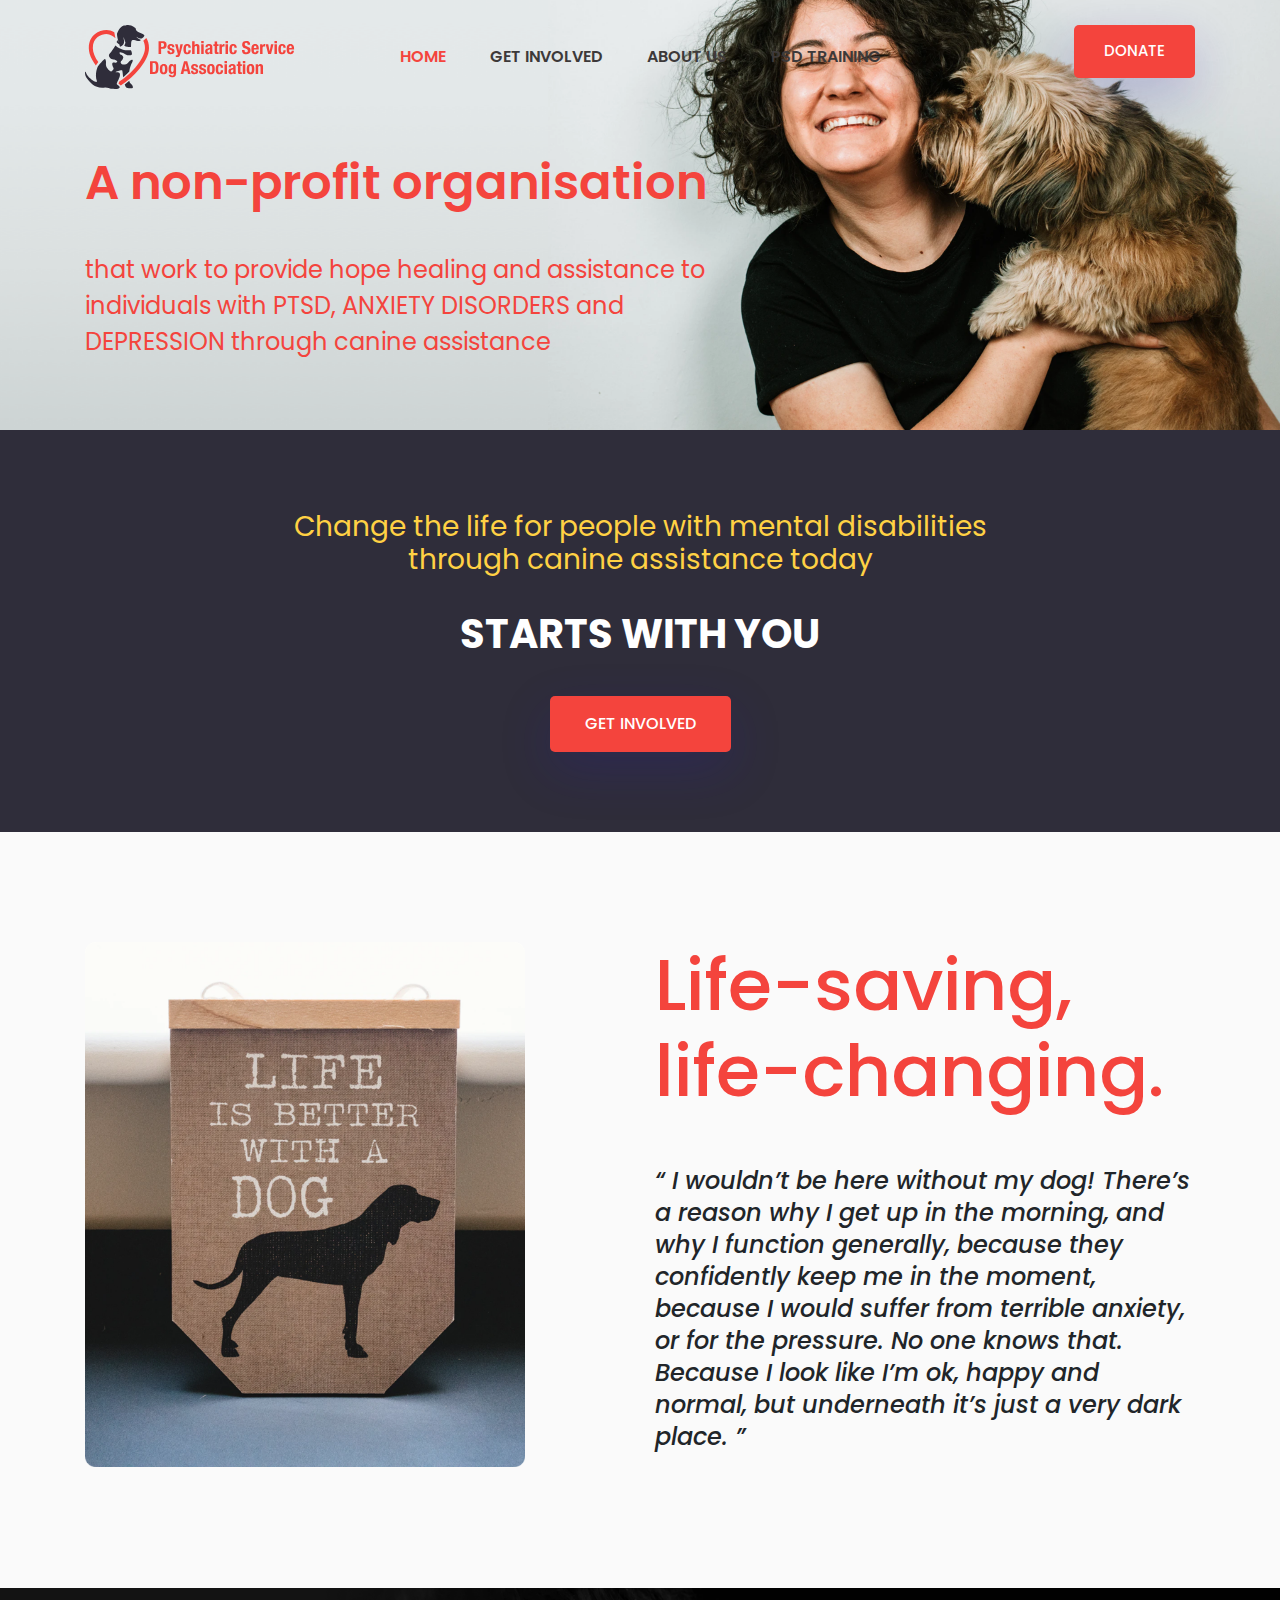
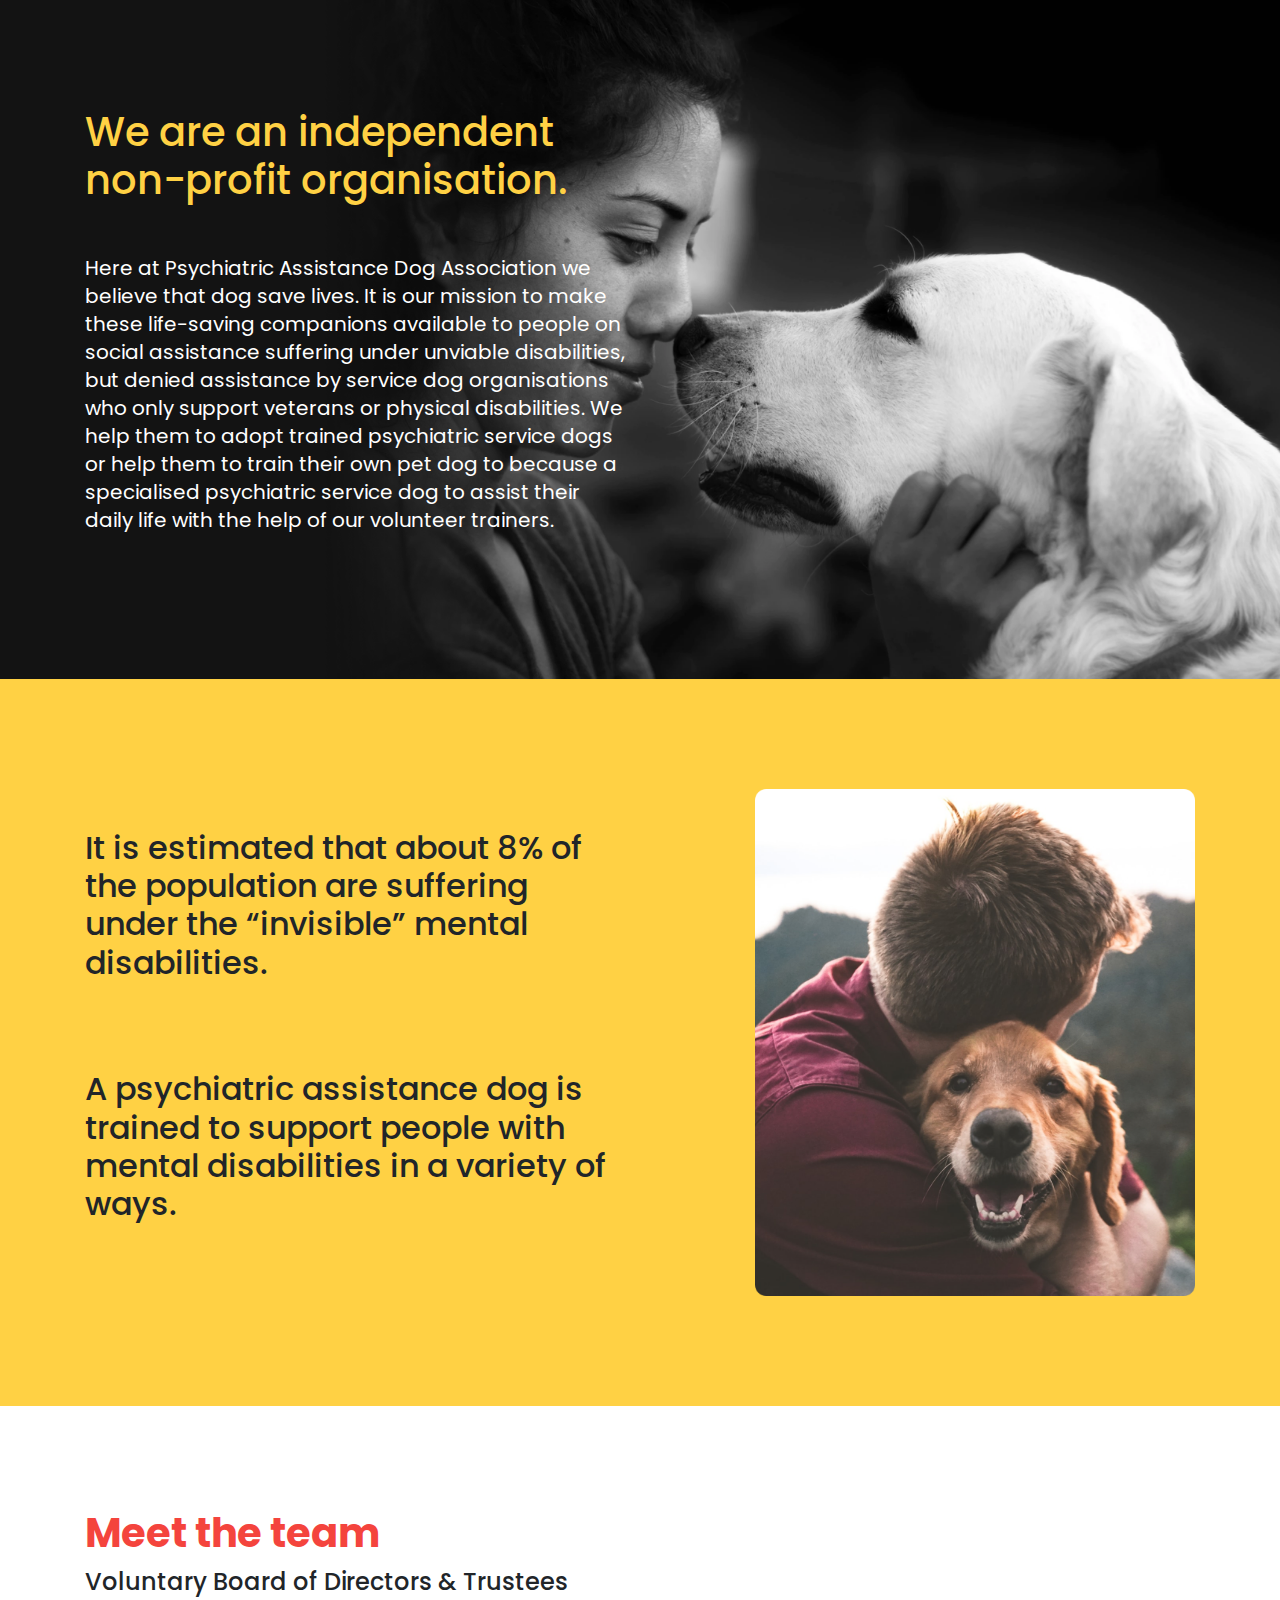
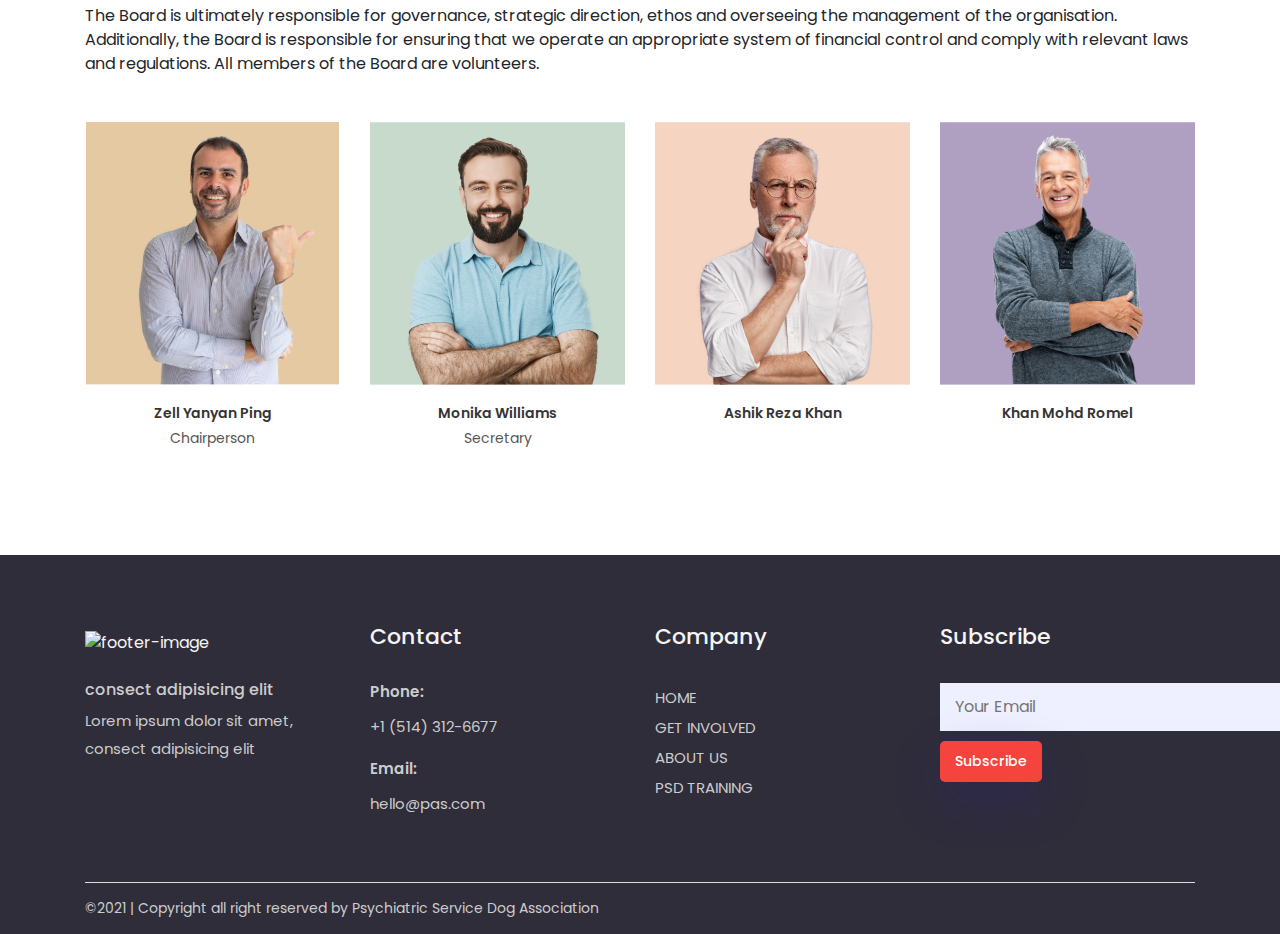
==== index.html @ cd944086 "home page update" ====
<!DOCTYPE html>
<html lang="en">
	<head>
    <meta charset="UTF-8">
    <meta name="viewport" content="width=device-width, initial-scale=1.0">
    <title>Psychiatric Service Dog Association</title>
    <link rel="shortcut icon" href="images/favicon.png" type="image/x-icon">
    <link rel="stylesheet" href="https://maxcdn.bootstrapcdn.com/bootstrap/4.0.0/css/bootstrap.min.css" integrity="sha384-Gn5384xqQ1aoWXA+058RXPxPg6fy4IWvTNh0E263XmFcJlSAwiGgFAW/dAiS6JXm" crossorigin="anonymous">

    <link href="https://fonts.googleapis.com/css2?family=Poppins:wght@200;300;400;500;600;700;800;900&display=swap" rel="stylesheet">
    <link href="https://fonts.googleapis.com/css2?family=Nunito:wght@300;400;600;700;800;900&display=swap" rel="stylesheet">

    <link rel="stylesheet" href="css/magnific-popup.css">
    <link rel="stylesheet" href="css/owl.carousel.min.css">
    <link rel="stylesheet" href="css/owl.theme.default.min.css">
    <link rel="stylesheet" href="css/all.min.css">

    <link rel="stylesheet" href="style.css">
    <link rel="stylesheet" href="css/responsive.css">
</head>

<body id="sectiontop">

    <div class="baner-bg">
        <!-- hader-area -->
        <header class="hader-area d-none d-md-block" id="sticky">
            <div class="container">
                <div class="row">
                    <div class="col-lg-2 col-md-2">
                        <div class="logo-area">
                            <a href="index.html">
                                <img src="images/logo.svg" alt="logo" />
                            </a>
                        </div>
                    </div>
                    <div class="col-lg-8 col-md-8">
                        <nav class="hader-menu">
                            <ul>
                                <li class="active">
                                    <a href="#sectiontop">HOME</a>
                                </li>
                                <li>
                                    <a href="#">GET INVOLVED</a>
                                </li>
                                <li>
                                    <a href="#">ABOUT US</a>
                                </li>
                                <li>
                                    <a href="#">PSD TRAINING</a>
                                </li>

                            </ul>
                        </nav>
                    </div>
                    <div class="col-lg-2 col-md-2">
                        <div class="singel-menu text-right">
                            <a href="#">DONATE</a>
                        </div>
                    </div>
                </div>
            </div>
        </header>
        <!-- hader-end -->

        <!-- mobile menu area start here  -->
        <div class="mobile-menu-area d-block d-md-none">
            <div class="contaienr">
                <nav class="navbar navbar-expand-lg navbar-light bg-light">
                    <a class="navbar-brand" href="index.html"><img src="images/logo.png" alt="logo" /></a>
                    <button class="navbar-toggler" type="button" data-toggle="collapse" data-target="#navbarNav" aria-controls="navbarNav" aria-expanded="false" aria-label="Toggle navigation">
                        <span class="navbar-toggler-icon"></span>
                    </button>
                    <nav class="collapse navbar-collapse" id="navbarNav">
                        <ul class="navbar-nav">
                            <li class="active">
                                <a href="#sectiontop">HOME</a>
                            </li>
                            <li>
                                <a href="#">GET INVOLVED</a>
                            </li>
                            <li>
                                <a href="#">ABOUT US</a>
                            </li>
                            <li>
                                <a href="#">PSD TRAINING</a>
                            </li>
                        </ul>
                    </nav>
                </nav>
            </div>
        </div>
        <!-- mobile menu area end here  -->

        <!-- baner-area -->
        <section class="baner-area">

            <div class="container">
                <div class="row">
                    <div class="col-lg-7 col-md-7">
                        <div class="baner-box">

                            <div class="baner-text">
                                <h2>A non-profit organisation</h2>
                                <p>that work to provide hope healing and assistance to individuals with PTSD, ANXIETY DISORDERS and DEPRESSION through canine assistance</p>
                            </div>

                        </div>
                    </div>

                </div>
            </div>
        </section>
    </div>
    <!-- baner-end -->


    <!-- services-area -->
    <section class="services-area">
        <div class="maine-section center">
            <div class="container">
                <div class="row">
                    <div class="col-lg-12 col-md-12">
                        <div class="section-text">
                            <h5>Change the life for people with mental disabilities through canine assistance today</h5>
                            <h2>STARTS WITH YOU</h2>
                        </div>

                        <div class="testimonial-btn">
                            <a href="#">GET INVOLVED</a>
                        </div>
                    </div>
                </div>
            </div>
        </div>
    </section>
    <!--services-end -->

 <!--services-area -->
    <section class="services-area">
        <div class="maine-section left">
        <div class="container">
            <div class="row">
               
                <div class="col-lg-6">
                    <div>
                        <img src="images/img1.png" alt="image" width="440px" />
                    </div>
                </div>
                <div class="col-lg-6">
                    <div class="section-text shoose-text">
                        <h1>Life-saving, life-changing.</h1>
                        <h6>“ I wouldn’t be here without my dog! There’s a reason why I get up in the morning, and why I function generally, because they confidently keep me in the moment, because I would suffer from terrible anxiety, or for the pressure. No one knows that. Because I look like I’m ok, happy and normal, but underneath it’s just a very dark place. ”</h6>
                    </div>

                </div>
            </div>
        </div></div>
    </section>
    <!--services-end -->
    
    
    <!--services-area -->
    <section class="services-area">
        <div class="maine-section bg">
        <div class="container">
            <div class="row">
                <div class="col-lg-6">
                    <div class="section-text shoose-text">
                        <h1>We are an independent non-profit organisation. </h1>
                        <h6>Here at Psychiatric Assistance Dog Association we believe that dog save lives. It is our mission to make these life-saving companions available to people on social assistance suffering under unviable disabilities, but denied assistance by service dog organisations who only support veterans or physical disabilities. We help them to adopt trained psychiatric service dogs or help them to train their own pet dog to because a specialised psychiatric service dog to assist their daily life with the help of our volunteer trainers. </h6>
                    </div>

                </div>
            </div>
        </div></div>
    </section>
    <!--services-end -->

    <!-- services-area -->
    <section class="services-area">
        <div class="maine-section right">
            <div class="container">
                <div class="row">
                    
                    <div class="col-lg-6">
                        <div class="section-text">
                            <h3>It is estimated that about 8% of the population are suffering under the “invisible” mental disabilities.</h3>
                            <h3>A psychiatric assistance dog is trained to support people with mental disabilities in a variety of ways.  </h3>
                        </div>

                    </div>
                    <div class="col-lg-6">
                        <div style="text-align: right;">
                            <img src="images/img2.png" alt="image" width="440px" />
                        </div>
                    </div>
                </div>
            </div>
        </div>
    </section>
    <!--services-end -->

   

    <!-- our-team-->
    <section class="our-team">
        <div class="container">
            <div class="row">
                <div class="col-lg-12">
                    <div class="section-text team-padding">
                        <h2>Meet the team</h2>
                        <h4>Voluntary Board of Directors & Trustees</h4>
                        <p>The Board is ultimately responsible for governance, strategic direction, ethos and overseeing the management of the organisation. Additionally, the Board is responsible for ensuring that we operate an appropriate system of financial control and comply with relevant laws and regulations. All members of the Board are volunteers.</p>
                        
                    </div>
                </div>
            </div>
            <div class="row">
                <div class="col-lg-3 col-md-6 col-sm-6">
                    <div class="team-box">
                        <div class="team-image">
                            <img src="images/team1.jpg" alt="image" />
                            
                        </div>
                        <div class="team-text">
                            <h5>Zell Yanyan Ping</h5>
                            <h6>Chairperson</h6>
                        </div>
                    </div>
                </div>
                <div class="col-lg-3 col-md-6 col-sm-6">
                    <div class="team-box">
                        <div class="team-image">
                            <img src="images/team2.jpg" alt="image" />
                            
                        </div>
                        <div class="team-text">
                            <h5>Monika Williams</h5>
                            <h6>Secretary</h6>
                        </div>
                    </div>
                </div>
                <div class="col-lg-3 col-md-6 col-sm-6">
                    <div class="team-box">
                        <div class="team-image">
                            <img src="images/team3.jpg" alt="image" />
                            
                        </div>
                        <div class="team-text">
                            <h5>Ashik Reza Khan</h5>
                            <h6> </h6>
                        </div>
                    </div>
                </div>
                <div class="col-lg-3 col-md-6 col-sm-6">
                    <div class="team-box">
                        <div class="team-image">
                            <img src="images/team4.jpg" alt="image" />
                            
                        </div>
                        <div class="team-text">
                            <h5>Khan Mohd Romel</h5>
                            <h6> </h6>
                        </div>
                    </div>
                </div>
            </div>
        </div>
    </section>
    <!-- our-team-->

  
    <!--footer-area-->
    <footer class="footer-area">
        <div class="container">
            <div class="row">
                <div class="col-lg-3 col-md-6 col-sm-6">
                    <div class="footer-logo">
                        <img src="images/logo.png" alt="footer-image" />
                    </div>
                    <div class="footer-text">
                        <h6>consect adipisicing elit </h6>
                        <p>Lorem ipsum dolor sit amet, consect adipisicing elit</p>
                    </div>
                </div>
                <div class="col-lg-3 col-md-6 col-sm-6">
                    <div class="footer-logo">
                        <h4>Contact</h4>
                    </div>
                    <div class="email-text">
                        <h5>Phone:</h5>
                        <p>+1 (514) 312-6677</p>
                        <h5>Email:</h5>
                        <p>hello@pas.com</p>
                    </div>
                </div>
                <div class="col-lg-3 col-md-6 col-sm-6">
                    <div class="footer-logo">
                        <h4>Company</h4>
                    </div>
                    <div class="footer-menu">
                        <ul>
                            <li><a href="#">HOME</a></li>
                            <li><a href="#">GET INVOLVED</a></li>
                            <li><a href="#">ABOUT US</a></li>
                            <li><a href="#">PSD TRAINING</a></li>
                           
                        </ul>
                    </div>
                </div>
                <div class="col-lg-3 col-md-6 col-sm-6">
                    <div class="footer-logo">
                        <h4>Subscribe</h4>
                    </div>
                    <div class="footer-from">
                        <input type="text" placeholder="Your Email" />
                        <button type="submit">Subscribe</button>
                    </div>
                </div>
            </div>
            <div class="footer-bottom-area">
                <div class="row">
                    <div class="col-lg-6 col-md-6 col-sm-6">
                        <div class="copy-tetx">
                            <p>&copy;2021 | Copyright all right reserved by Psychiatric Service Dog Association </p>
                        </div>
                    </div>

                </div>
            </div>
        </div>
    </footer>
    <!--footer-end-->

    <script src="js/jquery.min.js"></script>
    <script src="js/bootstrap.bundle.js"></script>
    <script src="js/bootstrap.js"></script>
    <script src="js/jquery.counterup.min.js"></script>
    <script src="js/wow.min.js"></script>
    <script src="js/waypoints.js"></script>
    <script src="js/owl.carousel.min.js"></script>
    <script src="js/jquery.magnific-popup.min.js"></script>
    <script src="js/jquery.scrollUp.min.js"></script>
    <script src="js/main.js"></script>
    <script>
        $(window).scroll(function() {
            if ($(window).scrollTop() > 80) {
                $("#sticky").addClass("sticky");
            } else {
                $("#sticky").removeClass("sticky");
            }
        });
        $(document).on('click', 'nav ul li a', function(e) {
            var anchor = $(this).attr('href');
            var link = anchor.slice(0, 1);
            if ('#' == link) {
                e.preventDefault();
                var top = $(anchor).offset().top;
                $('html, body').animate({
                    scrollTop: $(anchor).offset().top
                }, 1000);
                $(this).parent().addClass('active').siblings().removeClass('active');
            }
        });

        $(function() {
            $.scrollUp({
                scrollText: '<i class="fa">&and;</i>',
            });
        });
    </script>
</body></html>
---- style.css ----
*{
	margin:0;
	padding:0;
	box-sizing: border-box;
}
body{
	font-family: 'Poppins', sans-serif;
}
.hader-area{
	padding: 25px 0px;
	transition: all .5s;
    
}
.hader-menu ul li{
	list-style:none;
	display: inline-block;
	padding:0px 20px;
}
.logo-area {
	
}
.hader-menu {
	text-align:center;
	margin-top: 20px;
   
}
.hader-menu ul {
	margin: 0;
	padding: 0;
}
.hader-menu ul li a {
	text-decoration: none;
	display: inline-block;
	color:#3D3939;
	font-size:16px;
	font-weight: 600;
	text-transform: capitalize;
}
.hader-menu ul li:hover a {
	color: #F4443D;
}
.hader-menu ul li.active a {
	color: #F4443D;
}
.singel-menu a {
	display: inline-block;
    text-decoration: none;
    padding: 15px 30px;
    background: #F4443D;
    color: #fff;
    border-radius: 5px;
    text-align: center;
    font-size:15px;
    font-weight: 500;
    transition: all .5s;
    box-shadow: 0 18px 50px rgba(41, 28, 165, 0.22);
}
.singel-menu a:hover{
	background: #464358;
	color:#fff;
}
.baner-bg{
    background: url(images/baner.png) no-repeat left bottom;
    background-size: cover;
    color: #F4443D;
}
.baner-btn a:hover{
	background: #464358;
	color:#fff;
}
.baner-btn a{
	text-decoration: none;
	display: inline-block;
	padding: 10px 20px;
	background: #4839DF;
	color:#fff;
	border-radius: 110px;
	font-size:13px;
	font-weight: 500;
	margin-bottom: 15px;
}
.baner-text h2{
	font-size: 48px;
	font-weight: 600;
	margin-bottom: 40px;
}
.baner-text p{
	font-size: 24px;
	line-height:36px;
	font-weight: 400;
	margin-bottom: 30px;	
}
.started-btn a{
	text-decoration: none;
	display: inline-block;
	padding: 17px 35px;
	background: #F4443D;
	color:#fff;
	border-radius: 5px;
	font-size: 15px;
	font-weight: 500;
	transition: all .3s;
}
.started-btn a:hover{
	background: #464358;
	color:#fff;
}
.baner-area {
	position:relative;
	z-index: 1;
	padding:160px 0 240px 0;
}
/*
.baner-area:after{
	position: absolute;
	content: '';
	width: 50%;
	background: linear-gradient(rgba(127, 116, 240, 1), rgba(70, 56, 222, 1));
	height: 100%;
	left:100px;
	top:0;
	border-radius: 28px;
	z-index: -1;

}
*/
.baner-image img{
	position: absolute;
	top:20px;
	right: 0;
	width: 55%;
}
.about-us{
	margin-bottom: 140px;
}
.silider-area{
	margin-bottom:140px;
}
.section-text h5{
	font-size: 18px;
	color:#007AFF;
	font-weight:600;
	margin-bottom: 15px;
}
.section-text h2{
	font-size: 40px;
	font-weight:700;
	line-height: 54px;
	color:#353434;
}
.about-text p{
	font-size: 16px;
	font-weight: 400;
	line-height: 28px;
	font-family: 'Nunito', sans-serif;
	color:#555555;
	margin-bottom: 30px;
}
.win-icnon img{
	float:left;
	margin-top: 10px;
}
.counter-silader span{
	font-size: 30px;
	line-height: 43px;
	font-weight: 600;
	color:#1A1A1A;
}
.counter-silader {
	margin-left: 10px;
	display: inline-block;

}
.counter-silader h6{
	font-size: 14px;
	font-weight: 400;
	color:#1A1A1A;
}
.about-btn a{
	text-decoration: none;
	display:inline-block;
	padding:30px 20px;
	background: #ffffff;
	border-radius: 10px;
	box-shadow: 0 0 60px rgba(99, 99, 99, 0.09);
	margin-bottom: 30px;
	height: auto;
}
.about-btn span{
	font-size: 18px;
	font-weight: 500;
	margin-right: 10px;
	color:#565454;
}
.head-btn a{
	margin-left: 140px;
}

.maine-section{
	background: #FAFAFA;
	padding: 110px 0px;
	position: relative;
}

/*section center*/

.maine-section.center{
    text-align: center;
    background-color: #2F2D3A;
    padding: 80px 0;
}

.maine-section.center .section-text h5{
    font-size: 28px;
    font-weight: normal;
    width: 70%;
    margin: 0 auto;
    color: #FFD144;
}
.maine-section.center .section-text h2{
    color: #fff;
    margin: 30px 0;
}
/* end */

/*section left*/
.maine-section.left{
  
}
.maine-section.left .section-text h1{
    font-size: 72px;
    margin-bottom: 50px;
    color: #F4443D;
}

.maine-section.left .section-text h6{
    font-size: 24px;
    line-height: 32px;
    font-style: italic;
}
/*section bg*/
.maine-section.bg{
    background:url(images/baner2.png) no-repeat right bottom;
    background-size: cover;
    padding: 120px 0;
    color: #fff;
}
.maine-section.bg .section-text h1{
    color: #FFD144;
    margin-bottom: 50px;
}
.maine-section.bg .section-text h6{
    font-size: 20px;
    line-height: 28px;
    font-weight: normal;
}

/*section right*/
.maine-section.right{
    background-color: #FFD144;
}
.maine-section.right .section-text h3{
    font-size: 32px;
   padding: 40px 0;
}
.car-image{
    text-align: right
}
.services-box{
	margin-top: 50px;
}
.services-text p{
	margin-bottom: 0;
	font-size: 16px;
	color:#555555;
	font-family: 'Nunito', sans-serif;
	font-weight: 400;

}
.services-text h4{
	font-size: 20px;
	font-weight: 500;
	color:#1A1A1A;
	line-height:43px;
	margin-top: 10px;
	line-height: 28px;
}
.choose-area{
	background: #FAFAFF;
	position: relative;
	padding: 0px 0;
	margin-bottom: 120px;
}
.choose-img{
	position: absolute;
	top:2px;
	left: -130px;
}
.choose-area .card{
	background: none;
	border: none;
}
.card-header {
    background: none;
    border-radius: calc(.25rem - 1px) calc(.25rem - 1px) 0 0;
    border: none;
    padding: 0;
    display: block;
}
.card-header button{
	text-decoration: none;
}
.card-header button span{
	font-size: 16px;
	font-weight: 500;
	color: #ffffff;
	display: inline-block;
	background: #007AFF;
	border-radius: 2px;
	padding: 10px 17px;
	margin-right: 20px;
}

.card-header .collapsed span{
	font-size: 16px;
	font-weight: 500;
	color: #007AFF;
	display: inline-block;
	background: #F8F8FD;
	border-radius: 2px;
	padding: 10px 17px;
	margin-right: 20px;
}

.card-body p{
	font-family: 'Nunito', sans-serif;
	font-size: 16px;
	font-weight: 400;
	color: #222222;
	margin-bottom: 0;
	margin-left: 60px;
	width: 60%;
}
.card-header button p{
	font-size: 16px;
	font-weight: 600;
	color: #1A1A1A;
	display: inline-block;
}
.shoose-text{
	margin-bottom: 25px;
}
#accordion{
	margin-bottom: 100px;
}
.team-box{
	text-align: center;
	margin-top: 30px;
}
.team-text h5{
	font-size: 14px;
	color:#353434;
	font-weight: 600;
	margin-top:-10px;
}
.team-text h6{
	font-size: 14px;
	font-weight: 400;
	color:#575656;
}
.team-box .team-image img{
	transition: all .3s;
}
.team-box .team-image{
	overflow:hidden;
}
.team-image{
	position: relative;
	overflow: hidden;
	margin-bottom: 30px;
}
.team-image:hover .overlay-content {
	opacity: 1;
	bottom: 20px;
}
.overlay-content {
	position: absolute;
	width: 134px;
	margin: auto;
	text-align: center;
	padding: 10px 5px;
	border-radius: 25px;
	background: #ffffff;
	bottom: 0;
	left: 0;
	right: 0;
	text-align: center;
	opacity: 0;
	transition: .5s;
}
.overlay-content a{
	margin:0 6px;
	color: #353434;
}
.our-team{
	padding: 100px 0;
}
.our-team .section-text h2{
    color: #F4443D
    
}
.our-team .section-text h4{
   
}
.testimonial-text h4{
	color:#1A1A1A;
	font-size: 16px;
	font-weight: 500;
	line-height: 28px;
	margin-bottom: 5px;
}
.testimonial-icon i{
	color:#FACA51;
	margin-bottom: 25px;
}
.testimonial-peragrep p{
	font-size: 16px;
	color:#555555;
	line-height: 28px;
	font-weight:400;
	font-family: 'Nunito', sans-serif;
}
.testimonial-btn a:hover{
	background: #343a40;
}
.testimonial-btn a{
	text-decoration: none;
	display: inline-block;
	padding:14px 35px;
	background:#F4443D;
	color:#fff;
	margin-top:5px;
	border-radius: 5px;
	font-size: 16px;
	font-weight: 500;
	line-height: 28px;
	transition: all .3s;
	box-shadow: 0 18px 50px rgba(41, 28, 165, 0.22);
}
.cooper-text h5{
	color:#1A1A1A;
	font-size: 14px;
	font-weight: 700;
	font-family: 'Nunito', sans-serif;
}
.cooper-text h6{
	color:#8D8D8D;
	font-size: 14px;
	font-weight: 400;
	font-family: 'Nunito', sans-serif;
	margin-bottom: 10px;
}
.cooper-text p{
	color:#1A1A1A;
	font-size: 14px;
	font-weight: 400;
	font-family: 'Nunito', sans-serif;
	display: inline-block;
}
.cooper-box{
	padding: 20px 23px;
	background: #fff;
	display:block;
	width: 100%;
	box-shadow: 0 0 30px rgba(180, 180, 180, 0.12);
	overflow: hidden;
	margin-bottom:20px;
}
.cooper-text i{
	position: absolute;
	top:10px;
	right:0;
	color:#007AFF;
	font-size: 20px;
}
.cooper-text {
	position: relative;
}
.testimonial-area{
	position: relative;
	background: #FAFAFF;
	padding: 130px 0px;
	overflow: hidden;
}
.life-area{
	background: #FAFAFF;
}
.maine-life{
	background: url("images/footer.png");
	background-repeat: no-repeat;
	background-size: cover;
	background-position:center;
	padding:100px 80px;
}
.life-text h2{
	font-size: 38px;
	color:#fff;
	font-weight: 600;
	line-height: 46.5px;
	width: 75%;
}
.life-text p{
	color:#fff;
	font-size: 16px;
	line-height: 28px;
	margin-bottom: 0;
	font-weight: 400;
	font-family: 'Nunito', sans-serif;
}
.life-btn a{
	text-decoration: none;
	display: inline-block;
	padding:14px 25px;
	background: #fff;
	color:#343434;
	font-size: 14px;
	line-height: 28px;
	font-weight: 500;
	border-radius: 5px;
	margin-top: 20px;
	transition: all.3s;
	border:1px solid transparent;
}
.life-btn a:hover{
	background:none;
	color:#fff;
	border:1px solid #fff;
}
.footer-logo{
	margin-bottom: 25px;
    color:#f5f5f5;
}
.footer-text p{
	margin-bottom: 0;
	
	font-size: 15px;
	font-weight: 400;
	line-height: 28px
}
.email-text{
	font-size: 15px;
	
	font-weight: 400;
	line-height: 35px;
}
.email-text h5{
	font-size: 15px;
	font-weight: 600;
}
.footer-logo img{
	margin-top: 76px;
}
.footer-logo h4{
	font-size: 22px;
	
	line-height: 43px;
	font-weight: 500;
	margin-top: 60px;
}
.footer-area{
	background: #2F2D3A;
	padding: 0px 0px;
    color:#ccc;
}
.footer-menu ul li{
	list-style: none;
}
.footer-menu ul li a{
	text-decoration: none;
	font-size: 15px;
	color:#ccc;
	font-weight: 400;
	line-height: 30px;
}
.footer-from input{
	padding: 12px 15px;
	border:none;
	background: #EEF0FF;
	margin-bottom: 10px;
}
.footer-from input:focus{
	outline: none;
}
.footer-from button{
	padding: 10px 15px;
	background: #F4443D;
	font-size: 14px;
	color:#fff;
	font-weight: 500;
	border:none;
	border-radius: 5px;
	box-shadow: 0 18px 50px rgba(41, 28, 165, 0.22);
	margin-bottom: 100px;
}

.footer-bottom-area	{
	border-top:1px solid #E1DADA;
	padding: 15px 0;
}
.copy-tetx p a{
	text-decoration: none;
	
}
.copy-tetx p{
	font-size: 14px;
	
	font-weight: 400;
	margin-bottom: 0;
}
.copy-icon a{
	text-decoration: none;
	margin-bottom: 0;
	font-size: 14px;
	color:#353434;
	font-weight: 400;
	margin-left: 20px;
	display:inline-block;
}
.box-cooper{
	margin-left:0;
}
.testimonial-right-area {
	width: 45%;
	position: absolute;
	right: 140px;
	top: 40px;
}
.cooper-box {
	float: left;
	width: 370px;
	margin: 1%;
}
.cooper-box-list {
	margin-left: -1%;
	margin-right: -1%;
}
.services-area {
	overflow: hidden;
}
.copper-box-wrap.margin-left {
	margin-left: 90px;
}
.card-body {
	padding: 0 20px;
}

#scrollUp {
  bottom: 20px;
  right: 20px;
  padding: 10px 20px;
  background: #555;
  color: #fff;
}
.hader-area.sticky {
	position: fixed;
	width: 100%;
	left: 0;
	top: 0;
	z-index: 999;
	background: #ffffff;
	padding: 10px 0;
}
---- css/responsive.css ----
@media (max-width: 1850px){
	.cooper-box {
    	width: 270px;
	}
}
@media (max-width: 1400px){
	.cooper-box {
	    width: 260px;
	}
}
@media (max-width: 1381px){
	.cooper-box {
	    width: 48%;
	}
}
@media (max-width: 1500px) {
	.baner-area {
		padding: 40px 0;
	}
}
@media (max-width: 1200px){
	.ccar-image img{
		width: 110%;
	}
	.baner-area {
	  
	}
	.baner-area:after {
	    height: 100%;
	}
	.baner-text p {
	    font-size: 15px;
	}
	.choose-img img{
		width: 90%;
	}
	.cooper-box {
	    margin-left:0;
	}
	.cooper-text p {
	    font-size: 13px;
	}
	.copper-box-wrap.margin-left {
    	margin-left: 50px;
	}
}
@media (max-width: 1199px) {
	.baner-text h2 {
	    font-size: 36px;
	}
	.baner-area {
	    padding: 140px 0;
	}
	.section-text h2 {
	    font-size: 32px;
	    line-height: 40px;
	}
	.choose-img {
	    left: -190px;
	}
	.life-text h2 {
	    font-size: 30px;
	    line-height: 40.5px;
	}
	.life-text p{
		font-size: 15px;
	}
	.services-text p {
	    font-size: 14px;
	}
	.choose-img img{
		width: 90%;
	}
	.choose-img {
    	left: -115px;
	}
}
@media (max-width: 1024px){
	.choose-img img {
    	width: 100%;
    	margin-top: 30px;
	}
	.choose-img {
    	left: 29px;
	}
}
@media (max-width: 991px){
	.hader-menu ul li {
	    padding: 0px 10px;
	}
	.singel-menu a {
	    padding: 10px 10px;
	    font-size: 13px;
	}
	.baner-text h2 {
    	font-size: 29px;
    	line-height: 45px;
	}
	.baner-text p {
	    font-size: 12px;
	    line-height: 24px;
	}
	.baner-area {
    	padding: 76px 0;
	}
	.section-text h2 {
	    font-size: 24px;
	    line-height: 35px;
	}
	.head-btn a {
    	margin-left: 60px;
	}
	.services-text h4 {
	    font-size: 18px;
	}
	.services-box {
    	margin-top: 30px;
	}
	.choose-img img{
		display: none;
	}
	.team-padding{
		text-align: center;
	}
	.testimonial-right-area {
	    width: 100%;
	    position: inherit;
	    padding: 0 15px;
	    right: 0;
	}
	.copper-box-wrap.margin-left {
    	margin-left: 0px;
	}
	.copy-tetx p {
	    font-size: 13px;
	}
}
@media (max-width: 767px){
	.baner-image img {
	    display: none;
	}
	.baner-text h2 {
	    font-size: 26px;
	    line-height: 40px;
	}
	.win-box{
		margin-bottom: 30px;
	}
	.section-text h2 {
	    font-size: 22px;
	    line-height: 30px;
	}
	.silider-area {
    	margin-bottom: 70px;
	}
	.about-us {
    	margin-bottom: 70px;
	}
	.maine-section {
	    padding: 70px 0px;
	}
	.choose-area {
	    margin-bottom: 70px;
	}
	.our-team {
    	margin-bottom: 70px;
	}
	.testimonial-area {
	    padding: 70px 0px;
	}
	.testimonial-btn{
		margin-bottom: 30px;
	}
	.life-text p {
	    font-size: 11px;
	}
	.life-text h2 {
	    font-size: 26px;
	    line-height: 40.5px;
	}
}
@media (max-width: 480px){
	.baner-text h2 {
	    font-size: 24px;
	    line-height: 40px;
	}
	.section-text h2 {
	    font-size: 20px;
	    line-height: 30px;
	}
	.life-text p {
    	font-size: 13px;
    	line-height: 23px;
    	width: 70%;
	}
	.footer-logo {
    	margin-bottom: 20px;
	}
	.about-us {
	    text-align: center;
	}
	.win-icnon img {
	    float: none;
	    margin-top: 10px;
	    margin: auto;
	}
	.maine-section {
	    text-align: center;
	}
	.head-btn a {
    	margin-left: 0px;
	}
	.testimonial-area {
	    text-align: center;
	}
	.ccar-image img {
    	width: 100%;
	}
	.cooper-box {
	    width: 100%;
	}
	.life-text h2{
		font-size: 23px;
		line-height: 30.5px;
	}
	.life-btn a {
	    padding: 9px 10px;
	}
}
@media (max-width: 375px){
	.life-text h2 {
    	font-size: 15px;
    	line-height: 23.5px;
	}
	.life-text p {
    	font-size: 12px;
    	line-height: 19px;
    	width: 90%;
	}
	.copy-tetx p {
	    font-size: 10px;
	}
	.copy-icon a {
	    font-size: 10px;
	}
}
@media (max-width: 320px){
	.card-header button p {
	    font-size: 14px;
	}
	.life-btn a {
	    padding: 9px 15px;
	}
}
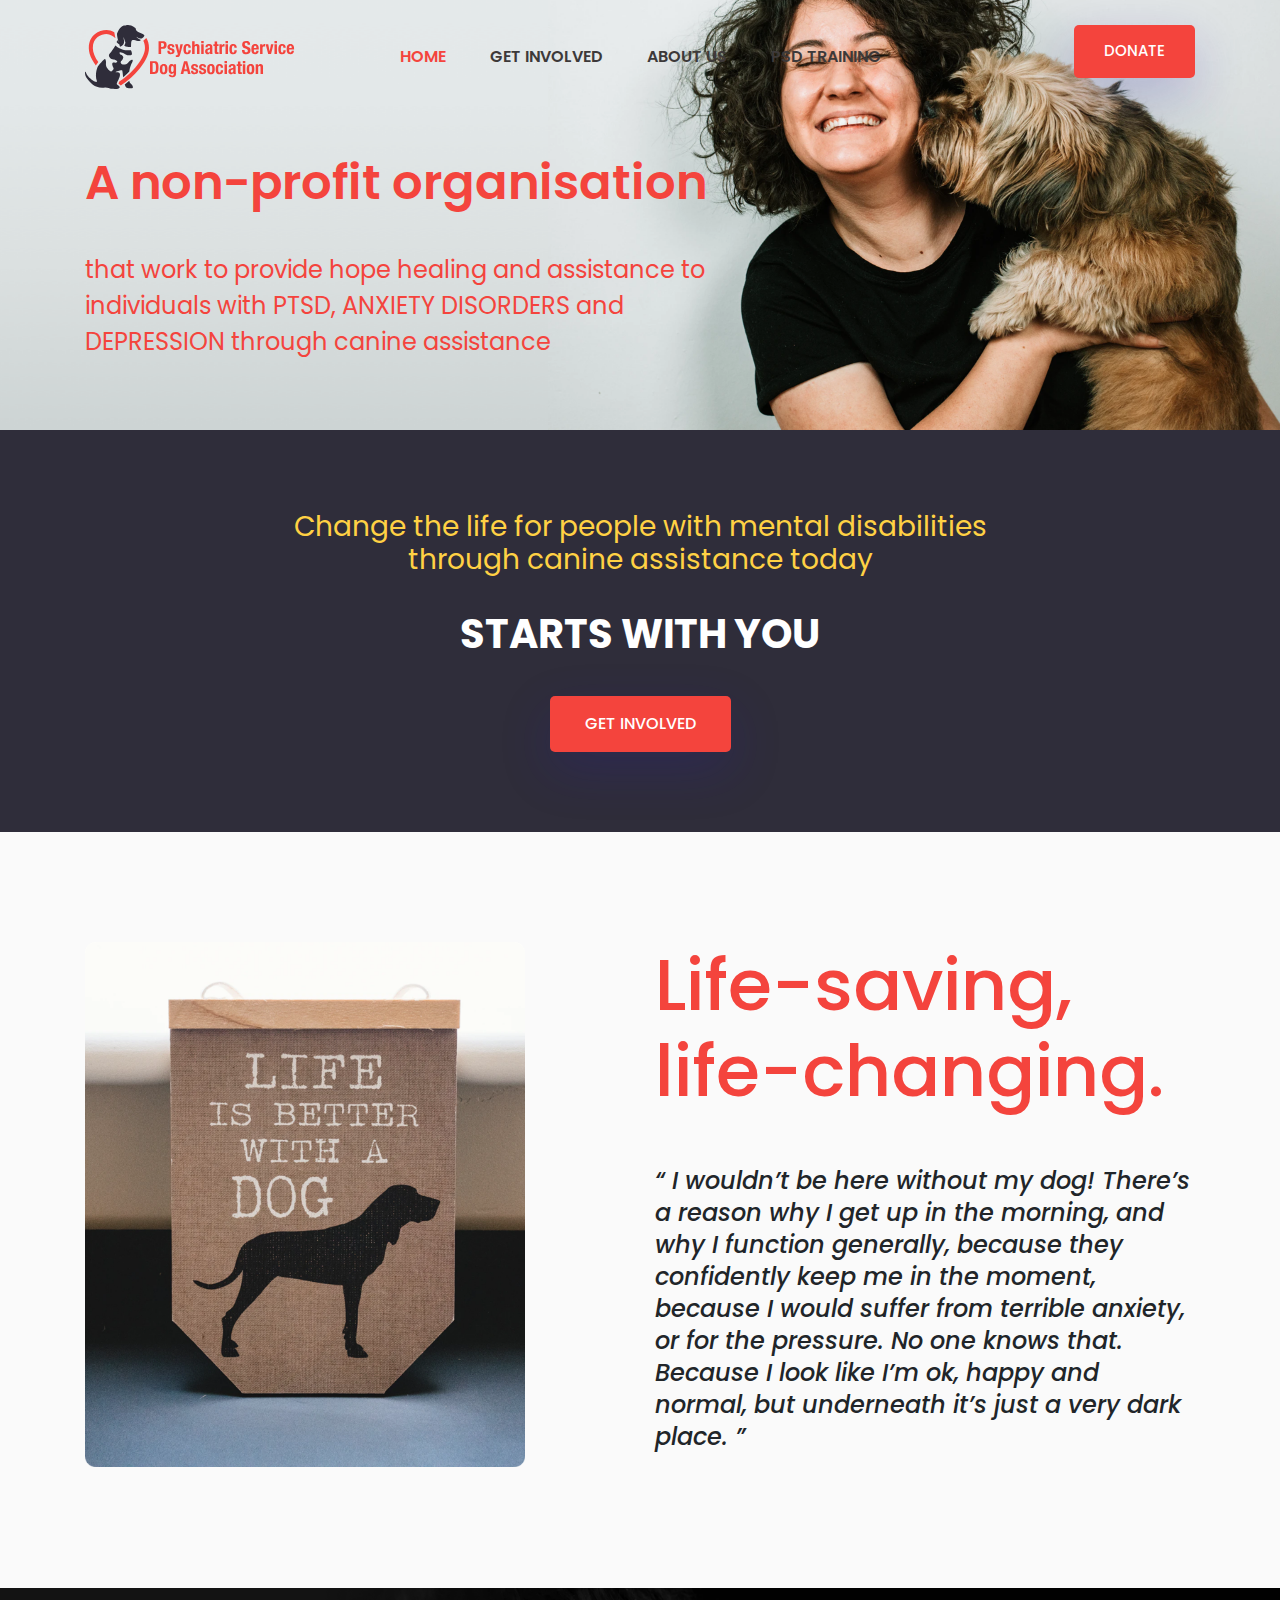
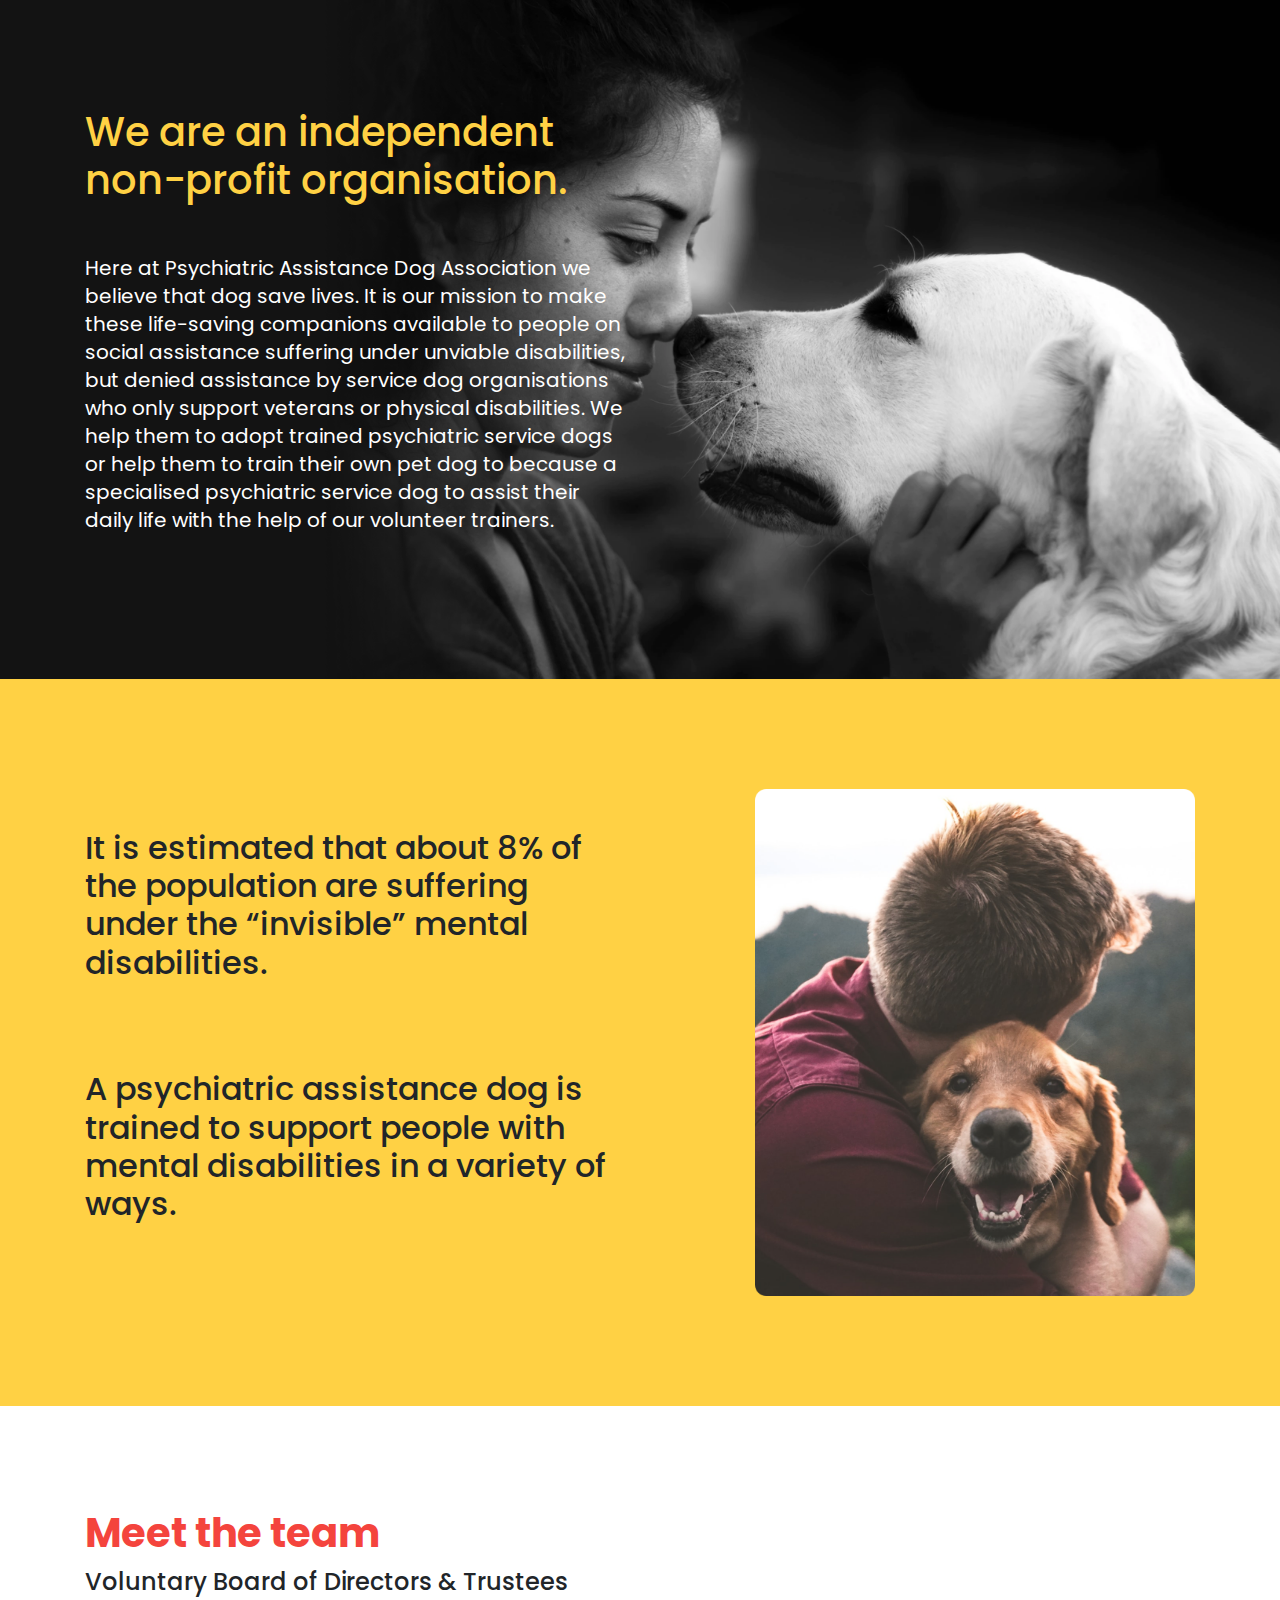
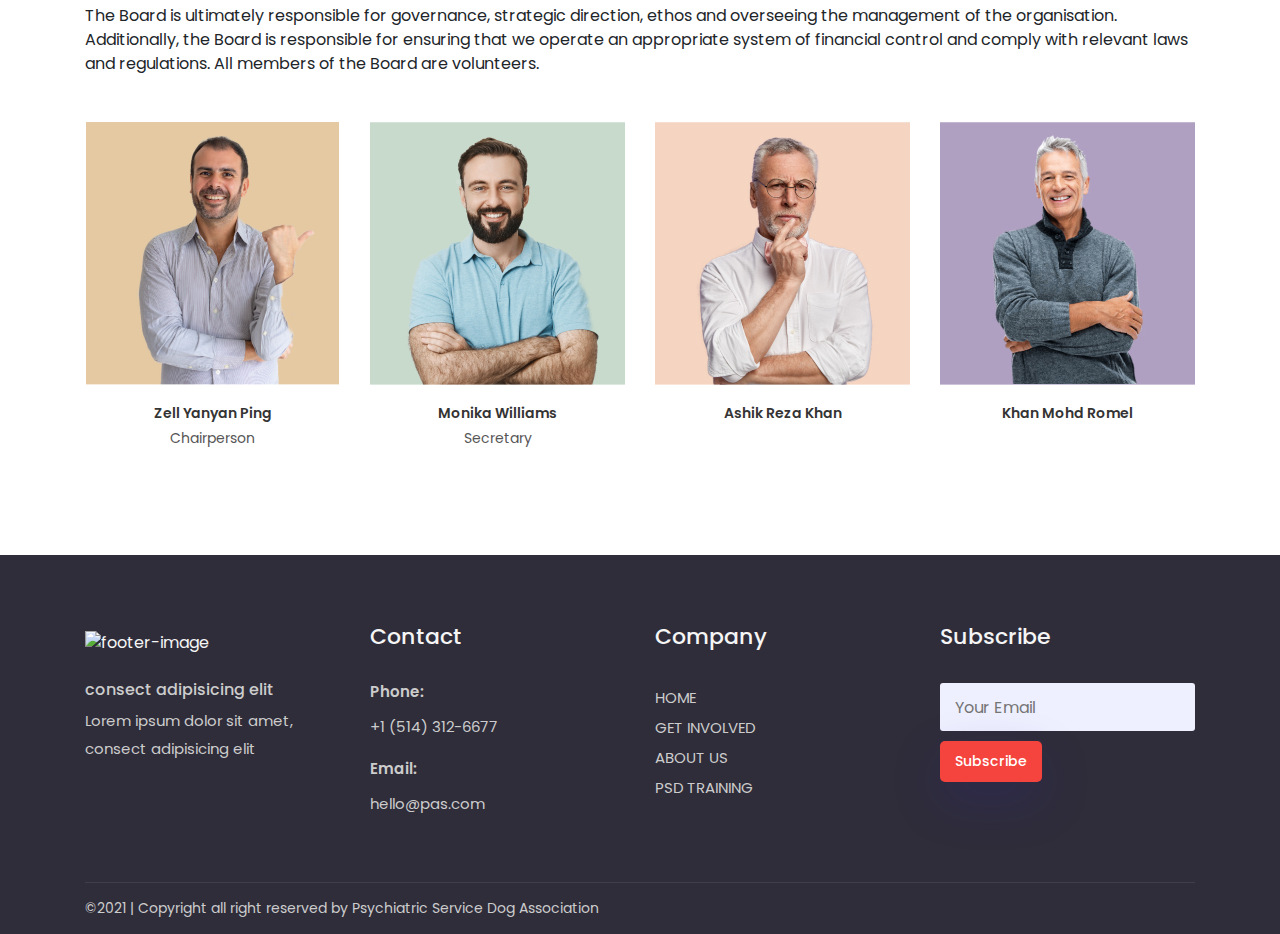
==== commit e078af4c: "updated pages" ====
--- a/index.html
+++ b/index.html
@@ -37,10 +37,10 @@
                         <nav class="hader-menu">
                             <ul>
                                 <li class="active">
-                                    <a href="#sectiontop">HOME</a>
+                                    <a href="index.html">HOME</a>
                                 </li>
                                 <li>
-                                    <a href="#">GET INVOLVED</a>
+                                    <a href="volunteer.html">GET INVOLVED</a>
                                 </li>
                                 <li>
                                     <a href="#">ABOUT US</a>
@@ -73,10 +73,10 @@
                     <nav class="collapse navbar-collapse" id="navbarNav">
                         <ul class="navbar-nav">
                             <li class="active">
-                                <a href="#sectiontop">HOME</a>
+                                <a href="index.html">HOME</a>
                             </li>
                             <li>
-                                <a href="#">GET INVOLVED</a>
+                                <a href="volunteer.html">GET INVOLVED</a>
                             </li>
                             <li>
                                 <a href="#">ABOUT US</a>
@@ -135,44 +135,46 @@
     </section>
     <!--services-end -->
 
- <!--services-area -->
+    <!--services-area -->
     <section class="services-area">
         <div class="maine-section left">
-        <div class="container">
-            <div class="row">
-               
-                <div class="col-lg-6">
-                    <div>
-                        <img src="images/img1.png" alt="image" width="440px" />
-                    </div>
-                </div>
-                <div class="col-lg-6">
-                    <div class="section-text shoose-text">
-                        <h1>Life-saving, life-changing.</h1>
-                        <h6>“ I wouldn’t be here without my dog! There’s a reason why I get up in the morning, and why I function generally, because they confidently keep me in the moment, because I would suffer from terrible anxiety, or for the pressure. No one knows that. Because I look like I’m ok, happy and normal, but underneath it’s just a very dark place. ”</h6>
-                    </div>
-
-                </div>
-            </div>
-        </div></div>
+            <div class="container">
+                <div class="row">
+
+                    <div class="col-lg-6">
+                        <div>
+                            <img src="images/img1.png" alt="image" width="440px" />
+                        </div>
+                    </div>
+                    <div class="col-lg-6">
+                        <div class="section-text shoose-text">
+                            <h1>Life-saving, life-changing.</h1>
+                            <h6>“ I wouldn’t be here without my dog! There’s a reason why I get up in the morning, and why I function generally, because they confidently keep me in the moment, because I would suffer from terrible anxiety, or for the pressure. No one knows that. Because I look like I’m ok, happy and normal, but underneath it’s just a very dark place. ”</h6>
+                        </div>
+
+                    </div>
+                </div>
+            </div>
+        </div>
     </section>
     <!--services-end -->
-    
-    
+
+
     <!--services-area -->
     <section class="services-area">
         <div class="maine-section bg">
-        <div class="container">
-            <div class="row">
-                <div class="col-lg-6">
-                    <div class="section-text shoose-text">
-                        <h1>We are an independent non-profit organisation. </h1>
-                        <h6>Here at Psychiatric Assistance Dog Association we believe that dog save lives. It is our mission to make these life-saving companions available to people on social assistance suffering under unviable disabilities, but denied assistance by service dog organisations who only support veterans or physical disabilities. We help them to adopt trained psychiatric service dogs or help them to train their own pet dog to because a specialised psychiatric service dog to assist their daily life with the help of our volunteer trainers. </h6>
-                    </div>
-
-                </div>
-            </div>
-        </div></div>
+            <div class="container">
+                <div class="row">
+                    <div class="col-lg-6">
+                        <div class="section-text shoose-text">
+                            <h1>We are an independent non-profit organisation. </h1>
+                            <h6>Here at Psychiatric Assistance Dog Association we believe that dog save lives. It is our mission to make these life-saving companions available to people on social assistance suffering under unviable disabilities, but denied assistance by service dog organisations who only support veterans or physical disabilities. We help them to adopt trained psychiatric service dogs or help them to train their own pet dog to because a specialised psychiatric service dog to assist their daily life with the help of our volunteer trainers. </h6>
+                        </div>
+
+                    </div>
+                </div>
+            </div>
+        </div>
     </section>
     <!--services-end -->
 
@@ -181,11 +183,11 @@
         <div class="maine-section right">
             <div class="container">
                 <div class="row">
-                    
+
                     <div class="col-lg-6">
                         <div class="section-text">
                             <h3>It is estimated that about 8% of the population are suffering under the “invisible” mental disabilities.</h3>
-                            <h3>A psychiatric assistance dog is trained to support people with mental disabilities in a variety of ways.  </h3>
+                            <h3>A psychiatric assistance dog is trained to support people with mental disabilities in a variety of ways. </h3>
                         </div>
 
                     </div>
@@ -200,7 +202,7 @@
     </section>
     <!--services-end -->
 
-   
+
 
     <!-- our-team-->
     <section class="our-team">
@@ -211,7 +213,7 @@
                         <h2>Meet the team</h2>
                         <h4>Voluntary Board of Directors & Trustees</h4>
                         <p>The Board is ultimately responsible for governance, strategic direction, ethos and overseeing the management of the organisation. Additionally, the Board is responsible for ensuring that we operate an appropriate system of financial control and comply with relevant laws and regulations. All members of the Board are volunteers.</p>
-                        
+
                     </div>
                 </div>
             </div>
@@ -220,7 +222,7 @@
                     <div class="team-box">
                         <div class="team-image">
                             <img src="images/team1.jpg" alt="image" />
-                            
+
                         </div>
                         <div class="team-text">
                             <h5>Zell Yanyan Ping</h5>
@@ -232,7 +234,7 @@
                     <div class="team-box">
                         <div class="team-image">
                             <img src="images/team2.jpg" alt="image" />
-                            
+
                         </div>
                         <div class="team-text">
                             <h5>Monika Williams</h5>
@@ -244,7 +246,7 @@
                     <div class="team-box">
                         <div class="team-image">
                             <img src="images/team3.jpg" alt="image" />
-                            
+
                         </div>
                         <div class="team-text">
                             <h5>Ashik Reza Khan</h5>
@@ -256,7 +258,7 @@
                     <div class="team-box">
                         <div class="team-image">
                             <img src="images/team4.jpg" alt="image" />
-                            
+
                         </div>
                         <div class="team-text">
                             <h5>Khan Mohd Romel</h5>
@@ -269,7 +271,7 @@
     </section>
     <!-- our-team-->
 
-  
+
     <!--footer-area-->
     <footer class="footer-area">
         <div class="container">
@@ -300,11 +302,11 @@
                     </div>
                     <div class="footer-menu">
                         <ul>
-                            <li><a href="#">HOME</a></li>
-                            <li><a href="#">GET INVOLVED</a></li>
+                            <li><a href="index.html">HOME</a></li>
+                            <li><a href="volunteer.html">GET INVOLVED</a></li>
                             <li><a href="#">ABOUT US</a></li>
                             <li><a href="#">PSD TRAINING</a></li>
-                           
+
                         </ul>
                     </div>
                 </div>
--- a/style.css
+++ b/style.css
@@ -1,115 +1,144 @@
-*{
-	margin:0;
-	padding:0;
-	box-sizing: border-box;
-}
-body{
-	font-family: 'Poppins', sans-serif;
-}
-.hader-area{
-	padding: 25px 0px;
-	transition: all .5s;
-    
-}
-.hader-menu ul li{
-	list-style:none;
-	display: inline-block;
-	padding:0px 20px;
-}
-.logo-area {
-	
-}
+* {
+    margin: 0;
+    padding: 0;
+    box-sizing: border-box;
+}
+
+body {
+    font-family: 'Poppins', sans-serif;
+}
+
+.hader-area {
+    padding: 25px 0px;
+    transition: all .5s;
+
+}
+
+.hader-menu ul li {
+    list-style: none;
+    display: inline-block;
+    padding: 0px 20px;
+}
+
+.logo-area {}
+
 .hader-menu {
-	text-align:center;
-	margin-top: 20px;
-   
-}
+    text-align: center;
+    margin-top: 20px;
+
+}
+
 .hader-menu ul {
-	margin: 0;
-	padding: 0;
-}
+    margin: 0;
+    padding: 0;
+}
+
 .hader-menu ul li a {
-	text-decoration: none;
-	display: inline-block;
-	color:#3D3939;
-	font-size:16px;
-	font-weight: 600;
-	text-transform: capitalize;
-}
+    text-decoration: none;
+    display: inline-block;
+    color: #3D3939;
+    font-size: 16px;
+    font-weight: 600;
+    text-transform: capitalize;
+}
+
 .hader-menu ul li:hover a {
-	color: #F4443D;
-}
+    color: #F4443D;
+}
+
 .hader-menu ul li.active a {
-	color: #F4443D;
-}
+    color: #F4443D;
+}
+
 .singel-menu a {
-	display: inline-block;
+    display: inline-block;
     text-decoration: none;
     padding: 15px 30px;
     background: #F4443D;
     color: #fff;
     border-radius: 5px;
     text-align: center;
-    font-size:15px;
+    font-size: 15px;
     font-weight: 500;
     transition: all .5s;
     box-shadow: 0 18px 50px rgba(41, 28, 165, 0.22);
 }
-.singel-menu a:hover{
-	background: #464358;
-	color:#fff;
-}
-.baner-bg{
+
+.singel-menu a:hover {
+    background: #464358;
+    color: #fff;
+}
+
+.baner-bg {
     background: url(images/baner.png) no-repeat left bottom;
     background-size: cover;
     color: #F4443D;
 }
-.baner-btn a:hover{
-	background: #464358;
-	color:#fff;
-}
-.baner-btn a{
-	text-decoration: none;
-	display: inline-block;
-	padding: 10px 20px;
-	background: #4839DF;
-	color:#fff;
-	border-radius: 110px;
-	font-size:13px;
-	font-weight: 500;
-	margin-bottom: 15px;
-}
-.baner-text h2{
-	font-size: 48px;
-	font-weight: 600;
-	margin-bottom: 40px;
-}
-.baner-text p{
-	font-size: 24px;
-	line-height:36px;
-	font-weight: 400;
-	margin-bottom: 30px;	
-}
-.started-btn a{
-	text-decoration: none;
-	display: inline-block;
-	padding: 17px 35px;
-	background: #F4443D;
-	color:#fff;
-	border-radius: 5px;
-	font-size: 15px;
-	font-weight: 500;
-	transition: all .3s;
-}
-.started-btn a:hover{
-	background: #464358;
-	color:#fff;
-}
+
+.baner-btn a:hover {
+    background: #464358;
+    color: #fff;
+}
+
+.baner-btn a {
+    text-decoration: none;
+    display: inline-block;
+    padding: 10px 20px;
+    background: #4839DF;
+    color: #fff;
+    border-radius: 110px;
+    font-size: 13px;
+    font-weight: 500;
+    margin-bottom: 15px;
+}
+
+.baner-text h2 {
+    font-size: 48px;
+    font-weight: 600;
+    margin-bottom: 40px;
+}
+
+.baner-text p {
+    font-size: 24px;
+    line-height: 36px;
+    font-weight: 400;
+    margin-bottom: 30px;
+}
+
+.started-btn a {
+    text-decoration: none;
+    display: inline-block;
+    padding: 17px 35px;
+    background: #F4443D;
+    color: #fff;
+    border-radius: 5px;
+    font-size: 15px;
+    font-weight: 500;
+    transition: all .3s;
+}
+
+.started-btn a:hover {
+    background: #464358;
+    color: #fff;
+}
+
 .baner-area {
-	position:relative;
-	z-index: 1;
-	padding:160px 0 240px 0;
-}
+    position: relative;
+    z-index: 1;
+    padding: 160px 0 240px 0;
+}
+
+.baner-area.volunteer {
+    background: url(images/baner3.png) no-repeat center center #2F2D38;
+    background-size: cover;
+    padding: 120px 0;
+    color: #fff;
+}
+
+.baner-area.volunteer .baner-text h2 {
+    margin: 0;
+}
+
 /*
 .baner-area:after{
 	position: absolute;
@@ -124,182 +153,207 @@
 
 }
 */
-.baner-image img{
-	position: absolute;
-	top:20px;
-	right: 0;
-	width: 55%;
-}
-.about-us{
-	margin-bottom: 140px;
-}
-.silider-area{
-	margin-bottom:140px;
-}
-.section-text h5{
-	font-size: 18px;
-	color:#007AFF;
-	font-weight:600;
-	margin-bottom: 15px;
-}
-.section-text h2{
-	font-size: 40px;
-	font-weight:700;
-	line-height: 54px;
-	color:#353434;
-}
-.about-text p{
-	font-size: 16px;
-	font-weight: 400;
-	line-height: 28px;
-	font-family: 'Nunito', sans-serif;
-	color:#555555;
-	margin-bottom: 30px;
-}
-.win-icnon img{
-	float:left;
-	margin-top: 10px;
-}
-.counter-silader span{
-	font-size: 30px;
-	line-height: 43px;
-	font-weight: 600;
-	color:#1A1A1A;
-}
+.baner-image img {
+    position: absolute;
+    top: 20px;
+    right: 0;
+    width: 55%;
+}
+
+.about-us {
+    margin-bottom: 140px;
+}
+
+.silider-area {
+    margin-bottom: 140px;
+}
+
+.section-text h5 {
+    font-size: 18px;
+    color: #007AFF;
+    font-weight: 600;
+    margin-bottom: 15px;
+}
+
+.section-text h2 {
+    font-size: 40px;
+    font-weight: 700;
+    line-height: 54px;
+    color: #353434;
+}
+
+.about-text p {
+    font-size: 16px;
+    font-weight: 400;
+    line-height: 28px;
+    font-family: 'Nunito', sans-serif;
+    color: #555555;
+    margin-bottom: 30px;
+}
+
+.win-icnon img {
+    float: left;
+    margin-top: 10px;
+}
+
+.counter-silader span {
+    font-size: 30px;
+    line-height: 43px;
+    font-weight: 600;
+    color: #1A1A1A;
+}
+
 .counter-silader {
-	margin-left: 10px;
-	display: inline-block;
-
-}
-.counter-silader h6{
-	font-size: 14px;
-	font-weight: 400;
-	color:#1A1A1A;
-}
-.about-btn a{
-	text-decoration: none;
-	display:inline-block;
-	padding:30px 20px;
-	background: #ffffff;
-	border-radius: 10px;
-	box-shadow: 0 0 60px rgba(99, 99, 99, 0.09);
-	margin-bottom: 30px;
-	height: auto;
-}
-.about-btn span{
-	font-size: 18px;
-	font-weight: 500;
-	margin-right: 10px;
-	color:#565454;
-}
-.head-btn a{
-	margin-left: 140px;
-}
-
-.maine-section{
-	background: #FAFAFA;
-	padding: 110px 0px;
-	position: relative;
+    margin-left: 10px;
+    display: inline-block;
+
+}
+
+.counter-silader h6 {
+    font-size: 14px;
+    font-weight: 400;
+    color: #1A1A1A;
+}
+
+.about-btn a {
+    text-decoration: none;
+    display: inline-block;
+    padding: 30px 20px;
+    background: #ffffff;
+    border-radius: 10px;
+    box-shadow: 0 0 60px rgba(99, 99, 99, 0.09);
+    margin-bottom: 30px;
+    height: auto;
+}
+
+.about-btn span {
+    font-size: 18px;
+    font-weight: 500;
+    margin-right: 10px;
+    color: #565454;
+}
+
+.head-btn a {
+    margin-left: 140px;
+}
+
+.maine-section {
+    background: #FAFAFA;
+    padding: 110px 0px;
+    position: relative;
 }
 
 /*section center*/
 
-.maine-section.center{
+.maine-section.center {
     text-align: center;
     background-color: #2F2D3A;
     padding: 80px 0;
 }
 
-.maine-section.center .section-text h5{
+.maine-section.center .section-text h5 {
     font-size: 28px;
     font-weight: normal;
     width: 70%;
     margin: 0 auto;
     color: #FFD144;
 }
-.maine-section.center .section-text h2{
+
+.maine-section.center .section-text h2 {
     color: #fff;
     margin: 30px 0;
 }
+
 /* end */
 
 /*section left*/
-.maine-section.left{
-  
-}
-.maine-section.left .section-text h1{
+.maine-section.left {}
+
+.maine-section.left .section-text h1 {
     font-size: 72px;
     margin-bottom: 50px;
     color: #F4443D;
 }
 
-.maine-section.left .section-text h6{
+.maine-section.left .section-text h6 {
     font-size: 24px;
     line-height: 32px;
     font-style: italic;
 }
+
 /*section bg*/
-.maine-section.bg{
-    background:url(images/baner2.png) no-repeat right bottom;
+.maine-section.bg {
+    background: url(images/baner2.png) no-repeat right bottom;
     background-size: cover;
     padding: 120px 0;
     color: #fff;
 }
-.maine-section.bg .section-text h1{
+
+.maine-section.bg .section-text h1 {
     color: #FFD144;
     margin-bottom: 50px;
 }
-.maine-section.bg .section-text h6{
+
+.maine-section.bg .section-text h6 {
     font-size: 20px;
     line-height: 28px;
     font-weight: normal;
 }
 
 /*section right*/
-.maine-section.right{
+.maine-section.right {
     background-color: #FFD144;
 }
-.maine-section.right .section-text h3{
+
+.maine-section.right .section-text h3 {
     font-size: 32px;
-   padding: 40px 0;
-}
-.car-image{
+    padding: 40px 0;
+}
+
+.car-image {
     text-align: right
 }
-.services-box{
-	margin-top: 50px;
-}
-.services-text p{
-	margin-bottom: 0;
-	font-size: 16px;
-	color:#555555;
-	font-family: 'Nunito', sans-serif;
-	font-weight: 400;
-
-}
-.services-text h4{
-	font-size: 20px;
-	font-weight: 500;
-	color:#1A1A1A;
-	line-height:43px;
-	margin-top: 10px;
-	line-height: 28px;
-}
-.choose-area{
-	background: #FAFAFF;
-	position: relative;
-	padding: 0px 0;
-	margin-bottom: 120px;
-}
-.choose-img{
-	position: absolute;
-	top:2px;
-	left: -130px;
-}
-.choose-area .card{
-	background: none;
-	border: none;
-}
+
+.services-box {
+    margin-top: 50px;
+}
+
+.services-text p {
+    margin-bottom: 0;
+    font-size: 16px;
+    color: #555555;
+    font-family: 'Nunito', sans-serif;
+    font-weight: 400;
+
+}
+
+.services-text h4 {
+    font-size: 20px;
+    font-weight: 500;
+    color: #1A1A1A;
+    line-height: 43px;
+    margin-top: 10px;
+    line-height: 28px;
+}
+
+.choose-area {
+    background: #FAFAFF;
+    position: relative;
+    padding: 0px 0;
+    margin-bottom: 120px;
+}
+
+.choose-img {
+    position: absolute;
+    top: 2px;
+    left: -130px;
+}
+
+.choose-area .card {
+    background: none;
+    border: none;
+}
+
 .card-header {
     background: none;
     border-radius: calc(.25rem - 1px) calc(.25rem - 1px) 0 0;
@@ -307,366 +361,485 @@
     padding: 0;
     display: block;
 }
-.card-header button{
-	text-decoration: none;
-}
-.card-header button span{
-	font-size: 16px;
-	font-weight: 500;
-	color: #ffffff;
-	display: inline-block;
-	background: #007AFF;
-	border-radius: 2px;
-	padding: 10px 17px;
-	margin-right: 20px;
-}
-
-.card-header .collapsed span{
-	font-size: 16px;
-	font-weight: 500;
-	color: #007AFF;
-	display: inline-block;
-	background: #F8F8FD;
-	border-radius: 2px;
-	padding: 10px 17px;
-	margin-right: 20px;
-}
-
-.card-body p{
-	font-family: 'Nunito', sans-serif;
-	font-size: 16px;
-	font-weight: 400;
-	color: #222222;
-	margin-bottom: 0;
-	margin-left: 60px;
-	width: 60%;
-}
-.card-header button p{
-	font-size: 16px;
-	font-weight: 600;
-	color: #1A1A1A;
-	display: inline-block;
-}
-.shoose-text{
-	margin-bottom: 25px;
-}
-#accordion{
-	margin-bottom: 100px;
-}
-.team-box{
-	text-align: center;
-	margin-top: 30px;
-}
-.team-text h5{
-	font-size: 14px;
-	color:#353434;
-	font-weight: 600;
-	margin-top:-10px;
-}
-.team-text h6{
-	font-size: 14px;
-	font-weight: 400;
-	color:#575656;
-}
-.team-box .team-image img{
-	transition: all .3s;
-}
-.team-box .team-image{
-	overflow:hidden;
-}
-.team-image{
-	position: relative;
-	overflow: hidden;
-	margin-bottom: 30px;
-}
+
+.card-header button {
+    text-decoration: none;
+}
+
+.card-header button span {
+    font-size: 16px;
+    font-weight: 500;
+    color: #ffffff;
+    display: inline-block;
+    background: #007AFF;
+    border-radius: 2px;
+    padding: 10px 17px;
+    margin-right: 20px;
+}
+
+.card-header .collapsed span {
+    font-size: 16px;
+    font-weight: 500;
+    color: #007AFF;
+    display: inline-block;
+    background: #F8F8FD;
+    border-radius: 2px;
+    padding: 10px 17px;
+    margin-right: 20px;
+}
+
+.card-body p {
+    font-family: 'Nunito', sans-serif;
+    font-size: 16px;
+    font-weight: 400;
+    color: #222222;
+    margin-bottom: 0;
+    margin-left: 60px;
+    width: 60%;
+}
+
+.card-header button p {
+    font-size: 16px;
+    font-weight: 600;
+    color: #1A1A1A;
+    display: inline-block;
+}
+
+.shoose-text {
+    margin-bottom: 25px;
+}
+
+#accordion {
+    margin-bottom: 100px;
+}
+
+.team-box {
+    text-align: center;
+    margin-top: 30px;
+}
+
+.team-text h5 {
+    font-size: 14px;
+    color: #353434;
+    font-weight: 600;
+    margin-top: -10px;
+}
+
+.team-text h6 {
+    font-size: 14px;
+    font-weight: 400;
+    color: #575656;
+}
+
+.team-box .team-image img {
+    transition: all .3s;
+}
+
+.team-box .team-image {
+    overflow: hidden;
+}
+
+.team-image {
+    position: relative;
+    overflow: hidden;
+    margin-bottom: 30px;
+}
+
 .team-image:hover .overlay-content {
-	opacity: 1;
-	bottom: 20px;
-}
+    opacity: 1;
+    bottom: 20px;
+}
+
 .overlay-content {
-	position: absolute;
-	width: 134px;
-	margin: auto;
-	text-align: center;
-	padding: 10px 5px;
-	border-radius: 25px;
-	background: #ffffff;
-	bottom: 0;
-	left: 0;
-	right: 0;
-	text-align: center;
-	opacity: 0;
-	transition: .5s;
-}
-.overlay-content a{
-	margin:0 6px;
-	color: #353434;
-}
-.our-team{
-	padding: 100px 0;
-}
-.our-team .section-text h2{
+    position: absolute;
+    width: 134px;
+    margin: auto;
+    text-align: center;
+    padding: 10px 5px;
+    border-radius: 25px;
+    background: #ffffff;
+    bottom: 0;
+    left: 0;
+    right: 0;
+    text-align: center;
+    opacity: 0;
+    transition: .5s;
+}
+
+.overlay-content a {
+    margin: 0 6px;
+    color: #353434;
+}
+
+.our-team {
+    padding: 100px 0;
+}
+
+.our-team .section-text h2 {
     color: #F4443D
-    
-}
-.our-team .section-text h4{
-   
-}
-.testimonial-text h4{
-	color:#1A1A1A;
-	font-size: 16px;
-	font-weight: 500;
-	line-height: 28px;
-	margin-bottom: 5px;
-}
-.testimonial-icon i{
-	color:#FACA51;
-	margin-bottom: 25px;
-}
-.testimonial-peragrep p{
-	font-size: 16px;
-	color:#555555;
-	line-height: 28px;
-	font-weight:400;
-	font-family: 'Nunito', sans-serif;
-}
-.testimonial-btn a:hover{
-	background: #343a40;
-}
-.testimonial-btn a{
-	text-decoration: none;
-	display: inline-block;
-	padding:14px 35px;
-	background:#F4443D;
-	color:#fff;
-	margin-top:5px;
-	border-radius: 5px;
-	font-size: 16px;
-	font-weight: 500;
-	line-height: 28px;
-	transition: all .3s;
-	box-shadow: 0 18px 50px rgba(41, 28, 165, 0.22);
-}
-.cooper-text h5{
-	color:#1A1A1A;
-	font-size: 14px;
-	font-weight: 700;
-	font-family: 'Nunito', sans-serif;
-}
-.cooper-text h6{
-	color:#8D8D8D;
-	font-size: 14px;
-	font-weight: 400;
-	font-family: 'Nunito', sans-serif;
-	margin-bottom: 10px;
-}
-.cooper-text p{
-	color:#1A1A1A;
-	font-size: 14px;
-	font-weight: 400;
-	font-family: 'Nunito', sans-serif;
-	display: inline-block;
-}
-.cooper-box{
-	padding: 20px 23px;
-	background: #fff;
-	display:block;
-	width: 100%;
-	box-shadow: 0 0 30px rgba(180, 180, 180, 0.12);
-	overflow: hidden;
-	margin-bottom:20px;
-}
-.cooper-text i{
-	position: absolute;
-	top:10px;
-	right:0;
-	color:#007AFF;
-	font-size: 20px;
-}
+}
+
+.our-team .section-text h4 {}
+
+.testimonial-text h4 {
+    color: #1A1A1A;
+    font-size: 16px;
+    font-weight: 500;
+    line-height: 28px;
+    margin-bottom: 5px;
+}
+
+.testimonial-icon i {
+    color: #FACA51;
+    margin-bottom: 25px;
+}
+
+.testimonial-peragrep p {
+    font-size: 16px;
+    color: #555555;
+    line-height: 28px;
+    font-weight: 400;
+    font-family: 'Nunito', sans-serif;
+}
+
+.testimonial-btn a:hover {
+    background: #343a40;
+}
+
+.testimonial-btn a {
+    text-decoration: none;
+    display: inline-block;
+    padding: 14px 35px;
+    background: #F4443D;
+    color: #fff;
+    margin-top: 5px;
+    border-radius: 5px;
+    font-size: 16px;
+    font-weight: 500;
+    line-height: 28px;
+    transition: all .3s;
+    box-shadow: 0 18px 50px rgba(41, 28, 165, 0.22);
+}
+
+.cooper-text h5 {
+    color: #1A1A1A;
+    font-size: 14px;
+    font-weight: 700;
+    font-family: 'Nunito', sans-serif;
+}
+
+.cooper-text h6 {
+    color: #8D8D8D;
+    font-size: 14px;
+    font-weight: 400;
+    font-family: 'Nunito', sans-serif;
+    margin-bottom: 10px;
+}
+
+.cooper-text p {
+    color: #1A1A1A;
+    font-size: 14px;
+    font-weight: 400;
+    font-family: 'Nunito', sans-serif;
+    display: inline-block;
+}
+
+.cooper-box {
+    padding: 20px 23px;
+    background: #fff;
+    display: block;
+    width: 100%;
+    box-shadow: 0 0 30px rgba(180, 180, 180, 0.12);
+    overflow: hidden;
+    margin-bottom: 20px;
+}
+
+.cooper-text i {
+    position: absolute;
+    top: 10px;
+    right: 0;
+    color: #007AFF;
+    font-size: 20px;
+}
+
 .cooper-text {
-	position: relative;
-}
-.testimonial-area{
-	position: relative;
-	background: #FAFAFF;
-	padding: 130px 0px;
-	overflow: hidden;
-}
-.life-area{
-	background: #FAFAFF;
-}
-.maine-life{
-	background: url("images/footer.png");
-	background-repeat: no-repeat;
-	background-size: cover;
-	background-position:center;
-	padding:100px 80px;
-}
-.life-text h2{
-	font-size: 38px;
-	color:#fff;
-	font-weight: 600;
-	line-height: 46.5px;
-	width: 75%;
-}
-.life-text p{
-	color:#fff;
-	font-size: 16px;
-	line-height: 28px;
-	margin-bottom: 0;
-	font-weight: 400;
-	font-family: 'Nunito', sans-serif;
-}
-.life-btn a{
-	text-decoration: none;
-	display: inline-block;
-	padding:14px 25px;
-	background: #fff;
-	color:#343434;
-	font-size: 14px;
-	line-height: 28px;
-	font-weight: 500;
-	border-radius: 5px;
-	margin-top: 20px;
-	transition: all.3s;
-	border:1px solid transparent;
-}
-.life-btn a:hover{
-	background:none;
-	color:#fff;
-	border:1px solid #fff;
-}
-.footer-logo{
-	margin-bottom: 25px;
-    color:#f5f5f5;
-}
-.footer-text p{
-	margin-bottom: 0;
-	
-	font-size: 15px;
-	font-weight: 400;
-	line-height: 28px
-}
-.email-text{
-	font-size: 15px;
-	
-	font-weight: 400;
-	line-height: 35px;
-}
-.email-text h5{
-	font-size: 15px;
-	font-weight: 600;
-}
-.footer-logo img{
-	margin-top: 76px;
-}
-.footer-logo h4{
-	font-size: 22px;
-	
-	line-height: 43px;
-	font-weight: 500;
-	margin-top: 60px;
-}
-.footer-area{
-	background: #2F2D3A;
-	padding: 0px 0px;
-    color:#ccc;
-}
-.footer-menu ul li{
-	list-style: none;
-}
-.footer-menu ul li a{
-	text-decoration: none;
-	font-size: 15px;
-	color:#ccc;
-	font-weight: 400;
-	line-height: 30px;
-}
-.footer-from input{
-	padding: 12px 15px;
-	border:none;
-	background: #EEF0FF;
-	margin-bottom: 10px;
-}
-.footer-from input:focus{
-	outline: none;
-}
-.footer-from button{
-	padding: 10px 15px;
-	background: #F4443D;
-	font-size: 14px;
-	color:#fff;
-	font-weight: 500;
-	border:none;
-	border-radius: 5px;
-	box-shadow: 0 18px 50px rgba(41, 28, 165, 0.22);
-	margin-bottom: 100px;
-}
-
-.footer-bottom-area	{
-	border-top:1px solid #E1DADA;
-	padding: 15px 0;
-}
-.copy-tetx p a{
-	text-decoration: none;
-	
-}
-.copy-tetx p{
-	font-size: 14px;
-	
-	font-weight: 400;
-	margin-bottom: 0;
-}
-.copy-icon a{
-	text-decoration: none;
-	margin-bottom: 0;
-	font-size: 14px;
-	color:#353434;
-	font-weight: 400;
-	margin-left: 20px;
-	display:inline-block;
-}
-.box-cooper{
-	margin-left:0;
-}
+    position: relative;
+}
+
+.testimonial-area {
+    position: relative;
+    background: #FAFAFF;
+    padding: 130px 0px;
+    overflow: hidden;
+}
+
+.life-area {
+    background: #FAFAFF;
+}
+
+.maine-life {
+    background: url("images/footer.png");
+    background-repeat: no-repeat;
+    background-size: cover;
+    background-position: center;
+    padding: 100px 80px;
+}
+
+.life-text h2 {
+    font-size: 38px;
+    color: #fff;
+    font-weight: 600;
+    line-height: 46.5px;
+    width: 75%;
+}
+
+.life-text p {
+    color: #fff;
+    font-size: 16px;
+    line-height: 28px;
+    margin-bottom: 0;
+    font-weight: 400;
+    font-family: 'Nunito', sans-serif;
+}
+
+.life-btn a {
+    text-decoration: none;
+    display: inline-block;
+    padding: 14px 25px;
+    background: #fff;
+    color: #343434;
+    font-size: 14px;
+    line-height: 28px;
+    font-weight: 500;
+    border-radius: 5px;
+    margin-top: 20px;
+    transition: all.3s;
+    border: 1px solid transparent;
+}
+
+.life-btn a:hover {
+    background: none;
+    color: #fff;
+    border: 1px solid #fff;
+}
+
+.footer-logo {
+    margin-bottom: 25px;
+    color: #f5f5f5;
+}
+
+.footer-text p {
+    margin-bottom: 0;
+
+    font-size: 15px;
+    font-weight: 400;
+    line-height: 28px
+}
+
+.email-text {
+    font-size: 15px;
+
+    font-weight: 400;
+    line-height: 35px;
+}
+
+.email-text h5 {
+    font-size: 15px;
+    font-weight: 600;
+}
+
+.footer-logo img {
+    margin-top: 76px;
+}
+
+.footer-logo h4 {
+    font-size: 22px;
+
+    line-height: 43px;
+    font-weight: 500;
+    margin-top: 60px;
+}
+
+.footer-area {
+    background: #2F2D3A;
+    padding: 0px 0px;
+    color: #ccc;
+}
+
+.footer-menu ul li {
+    list-style: none;
+}
+
+.footer-menu ul li a {
+    text-decoration: none;
+    font-size: 15px;
+    color: #ccc;
+    font-weight: 400;
+    line-height: 30px;
+}
+
+.footer-from input {
+    padding: 12px 15px;
+    border: none;
+    background: #EEF0FF;
+    margin-bottom: 10px;
+}
+
+.footer-from input:focus {
+    outline: none;
+}
+
+.footer-from button {
+    padding: 10px 15px;
+    background: #F4443D;
+    font-size: 14px;
+    color: #fff;
+    font-weight: 500;
+    border: none;
+    border-radius: 5px;
+    box-shadow: 0 18px 50px rgba(41, 28, 165, 0.22);
+    margin-bottom: 100px;
+}
+
+.footer-bottom-area {
+    border-top: 1px solid #403E4A;
+    padding: 15px 0;
+}
+
+.copy-tetx p a {
+    text-decoration: none;
+
+}
+
+.copy-tetx p {
+    font-size: 14px;
+
+    font-weight: 400;
+    margin-bottom: 0;
+}
+
+.copy-icon a {
+    text-decoration: none;
+    margin-bottom: 0;
+    font-size: 14px;
+    color: #353434;
+    font-weight: 400;
+    margin-left: 20px;
+    display: inline-block;
+}
+
+.box-cooper {
+    margin-left: 0;
+}
+
 .testimonial-right-area {
-	width: 45%;
-	position: absolute;
-	right: 140px;
-	top: 40px;
-}
+    width: 45%;
+    position: absolute;
+    right: 140px;
+    top: 40px;
+}
+
 .cooper-box {
-	float: left;
-	width: 370px;
-	margin: 1%;
-}
+    float: left;
+    width: 370px;
+    margin: 1%;
+}
+
 .cooper-box-list {
-	margin-left: -1%;
-	margin-right: -1%;
-}
+    margin-left: -1%;
+    margin-right: -1%;
+}
+
 .services-area {
-	overflow: hidden;
-}
+    overflow: hidden;
+}
+
 .copper-box-wrap.margin-left {
-	margin-left: 90px;
-}
+    margin-left: 90px;
+}
+
 .card-body {
-	padding: 0 20px;
+    padding: 0 20px;
 }
 
 #scrollUp {
-  bottom: 20px;
-  right: 20px;
-  padding: 10px 20px;
-  background: #555;
-  color: #fff;
-}
+    bottom: 20px;
+    right: 20px;
+    padding: 10px 20px;
+    background: #555;
+    color: #fff;
+}
+
 .hader-area.sticky {
-	position: fixed;
-	width: 100%;
-	left: 0;
-	top: 0;
-	z-index: 999;
-	background: #ffffff;
-	padding: 10px 0;
-}+    position: fixed;
+    width: 100%;
+    left: 0;
+    top: 0;
+    z-index: 999;
+    background: #ffffff;
+    padding: 10px 0;
+}
+
+/* sidemenu */
+.sidemenu {
+
+    list-style: none;
+    text-align: left;
+
+}
+
+.sidemenu li {
+    padding: 10px 0;
+
+}
+
+.sidemenu a {
+    font-size: 20px;
+    color: #F4443D;
+}
+
+/*maine-section volunteer*/
+
+.maine-section.volunteer h2 {
+    color: #F4443D;
+    margin-bottom: 40px;
+}
+
+.maine-section.volunteer h4 {
+    margin-bottom: 20px;
+}
+
+.maine-section.volunteer p {
+    margin-bottom: 40px;
+
+}
+
+/* form */
+input,
+select,
+textarea {
+    height: 48px;
+    border-radius: 3px;
+    border: 1px solid #E8ECED;
+    background-color: #fff;
+    width: 100%;
+    margin-bottom: 16px;
+    padding: 12px;
+
+}
+
+button,
+input,
+optgroup,
+select,
+textarea {
+    margin: 0;
+    font-family: inherit;
+    font-size: inherit;
+    line-height: inherit;
+}
+
+textarea {
+    height: 150px;
+    margin-bottom: 20px;
+}
